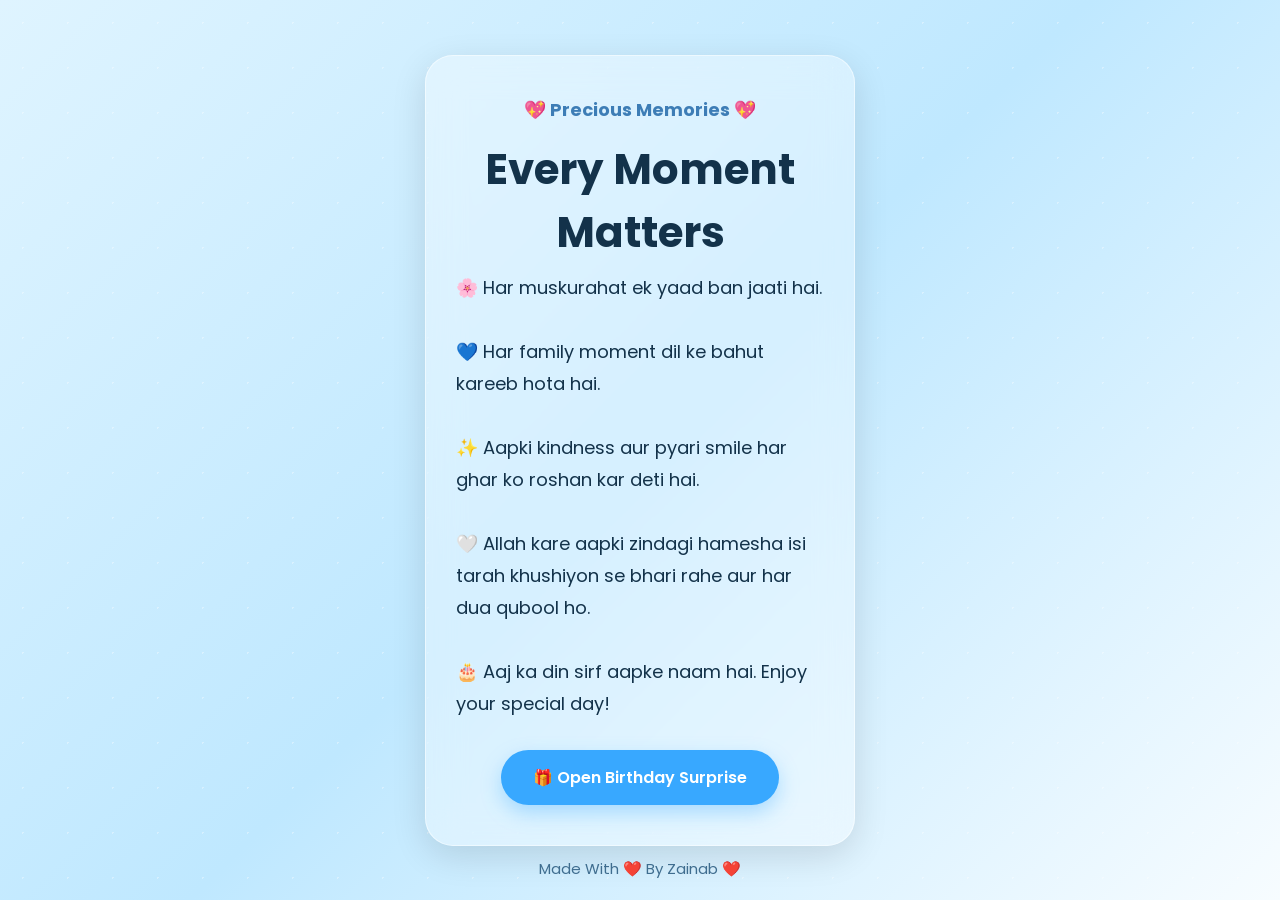
==== memories.html @ d6f21181 "Add memories.html for birthday celebration" ====
<!DOCTYPE html>
<html lang="en">
<head>
<meta charset="UTF-8">
<meta name="viewport" content="width=device-width, initial-scale=1.0">
<title>Precious Memories ❤️</title>

<link rel="stylesheet" href="style.css">
<link href="https://fonts.googleapis.com/css2?family=Poppins:wght@300;400;600;700&display=swap" rel="stylesheet">
</head>

<body>

<div class="stars"></div>

<section class="hero">

<div class="glass">

<h3>💖 Precious Memories 💖</h3>

<h1>Every Moment Matters</h1>

<p style="text-align:left;line-height:32px;">

🌸 Har muskurahat ek yaad ban jaati hai.<br><br>

💙 Har family moment dil ke bahut kareeb hota hai.<br><br>

✨ Aapki kindness aur pyari smile har ghar ko roshan kar deti hai.<br><br>

🤍 Allah kare aapki zindagi hamesha isi tarah khushiyon se bhari rahe aur har dua qubool ho.<br><br>

🎂 Aaj ka din sirf aapke naam hai. Enjoy your special day!

</p>

<div style="margin-top:30px">

<a href="surprise.html" class="btn">
🎁 Open Birthday Surprise
</a>

</div>

</div>

</section>

<footer>
Made With ❤️ By Zainab ❤️
</footer>

<script src="script.js"></script>

</body>
</html>
---- style.css ----
/* ===========================
   Happy Birthday Sabina ❤️
   Premium Sky Blue & White Theme
=========================== */

*{
margin:0;
padding:0;
box-sizing:border-box;
font-family:'Poppins',sans-serif;
}

body{
min-height:100vh;
background:linear-gradient(135deg,#dff4ff,#bfe8ff,#f7fcff);
overflow-x:hidden;
color:#13324a;
}

/* Hero Section */

.hero{
height:100vh;
display:flex;
justify-content:center;
align-items:center;
padding:20px;
position:relative;
}

/* Glass Card */

.glass{
width:90%;
max-width:430px;
padding:40px 30px;
text-align:center;

background:rgba(255,255,255,.35);

backdrop-filter:blur(18px);

border:1px solid rgba(255,255,255,.5);

border-radius:28px;

box-shadow:
0 10px 35px rgba(0,0,0,.12);
}

.glass h3{
font-size:18px;
color:#3d7db6;
margin-bottom:15px;
}

.glass h1{
font-size:42px;
font-weight:700;
margin-bottom:8px;
}

.glass h2{
font-size:32px;
color:#0086d8;
margin-bottom:20px;
}

.glass p{
font-size:18px;
line-height:30px;
margin-bottom:30px;
}

/* Button */

.btn{

display:inline-block;

padding:15px 32px;

border-radius:40px;

text-decoration:none;

background:#38a8ff;

color:#fff;

font-weight:600;

transition:.4s;

box-shadow:0 8px 20px rgba(56,168,255,.35);

}

.btn:hover{

transform:translateY(-4px);

background:#0b8ce8;

}

/* Footer */

footer{

position:absolute;

bottom:20px;

width:100%;

text-align:center;

font-size:15px;

color:#3f6d8f;

}

/* Clouds */

.cloud{

position:absolute;

background:white;

border-radius:100px;

opacity:.8;

animation:float 28s linear infinite;

}

.cloud::before,
.cloud::after{

content:"";

position:absolute;

background:white;

border-radius:50%;

}

.cloud1{

width:120px;

height:40px;

top:12%;

left:-140px;

}

.cloud1::before{

width:45px;

height:45px;

top:-20px;

left:15px;

}

.cloud1::after{

width:55px;

height:55px;

top:-25px;

right:18px;

}

.cloud2{

width:170px;

height:50px;

top:35%;

left:-220px;

animation-duration:38s;

}

.cloud2::before{

width:60px;

height:60px;

top:-25px;

left:20px;

}

.cloud2::after{

width:65px;

height:65px;

top:-30px;

right:25px;

}

.cloud3{

width:140px;

height:45px;

top:70%;

left:-180px;

animation-duration:45s;

}

.cloud3::before{

width:50px;

height:50px;

top:-22px;

left:18px;

}

.cloud3::after{

width:58px;

height:58px;

top:-25px;

right:18px;

}

@keyframes float{

from{

transform:translateX(0);

}

to{

transform:translateX(150vw);

}

}

/* Sparkles */

.stars{

position:fixed;

top:0;

left:0;

width:100%;

height:100%;

pointer-events:none;

background-image:
radial-gradient(white 1px, transparent 1px);

background-size:45px 45px;

opacity:.35;

animation:twinkle 6s linear infinite;

}

@keyframes twinkle{

50%{

opacity:.6;

}

}

/* Responsive */

@media(max-width:600px){

.glass h1{

font-size:34px;

}

.glass h2{

font-size:26px;

}

.glass p{

font-size:16px;

line-height:28px;

}

.btn{

padding:14px 26px;

}

}
.gallery{
display:grid;
grid-template-columns:repeat(auto-fit,minmax(220px,1fr));
gap:20px;
margin-top:30px;
}

.photo-card{
background:rgba(255,255,255,.45);
padding:12px;
border-radius:20px;
box-shadow:0 10px 25px rgba(0,0,0,.12);
transition:.4s;
}

.photo-card:hover{
transform:translateY(-8px) scale(1.03);
}

.photo-card img{
width:100%;
height:260px;
object-fit:cover;
border-radius:16px;
}

.photo-card p{
margin-top:12px;
font-weight:600;
text-align:center;
color:#1f4b6b;
}
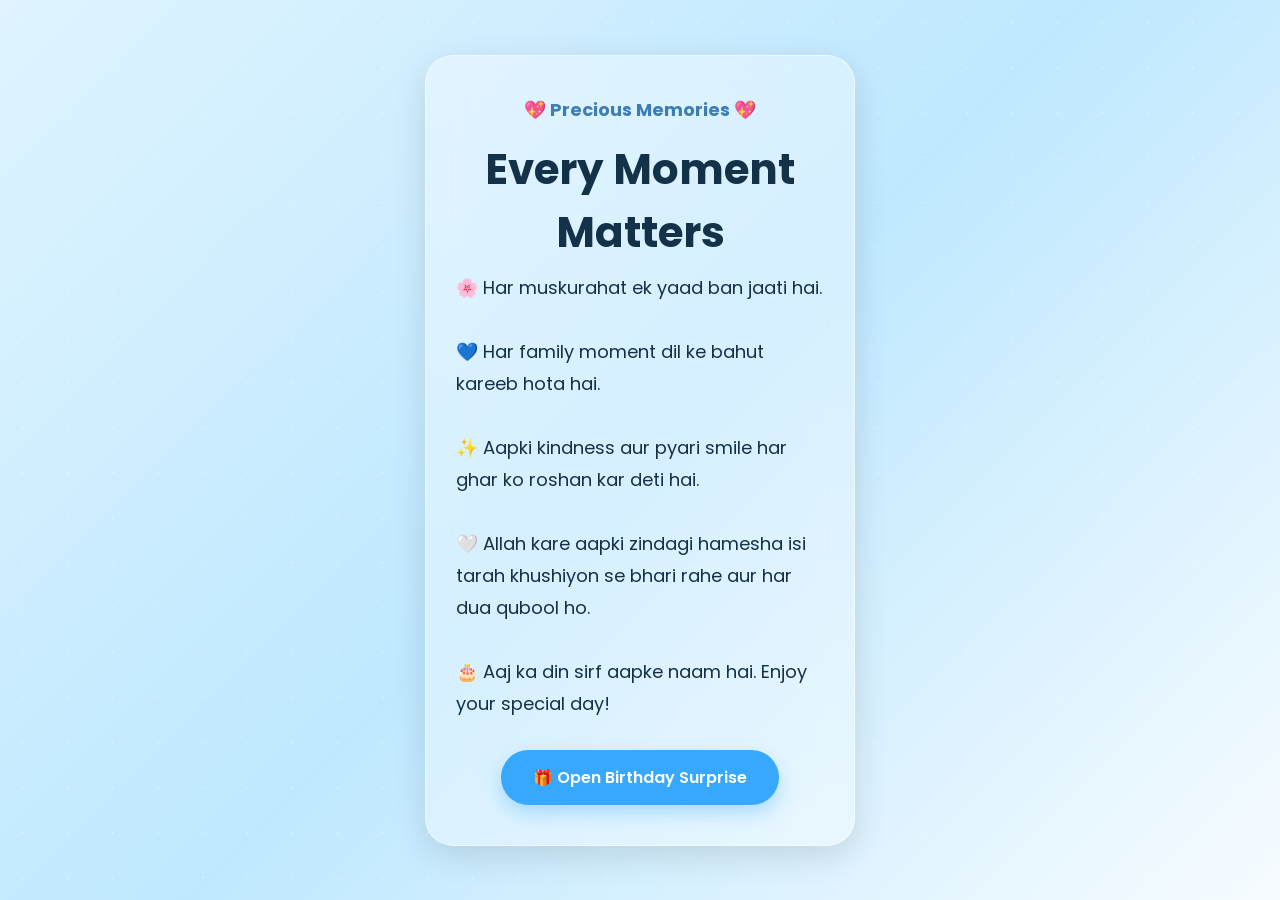
==== commit 34b311fd: "Remove footer from memories.html Removed footer section from the memories.html file." ====
--- a/memories.html
+++ b/memories.html
@@ -19,6 +19,8 @@
 
 <h3>💖 Precious Memories 💖</h3>
 
+
+  
 <h1>Every Moment Matters</h1>
 
 <p style="text-align:left;line-height:32px;">
@@ -47,10 +49,6 @@
 
 </section>
 
-<footer>
-Made With ❤️ By Zainab ❤️
-</footer>
-
 <script src="script.js"></script>
 
 </body>
